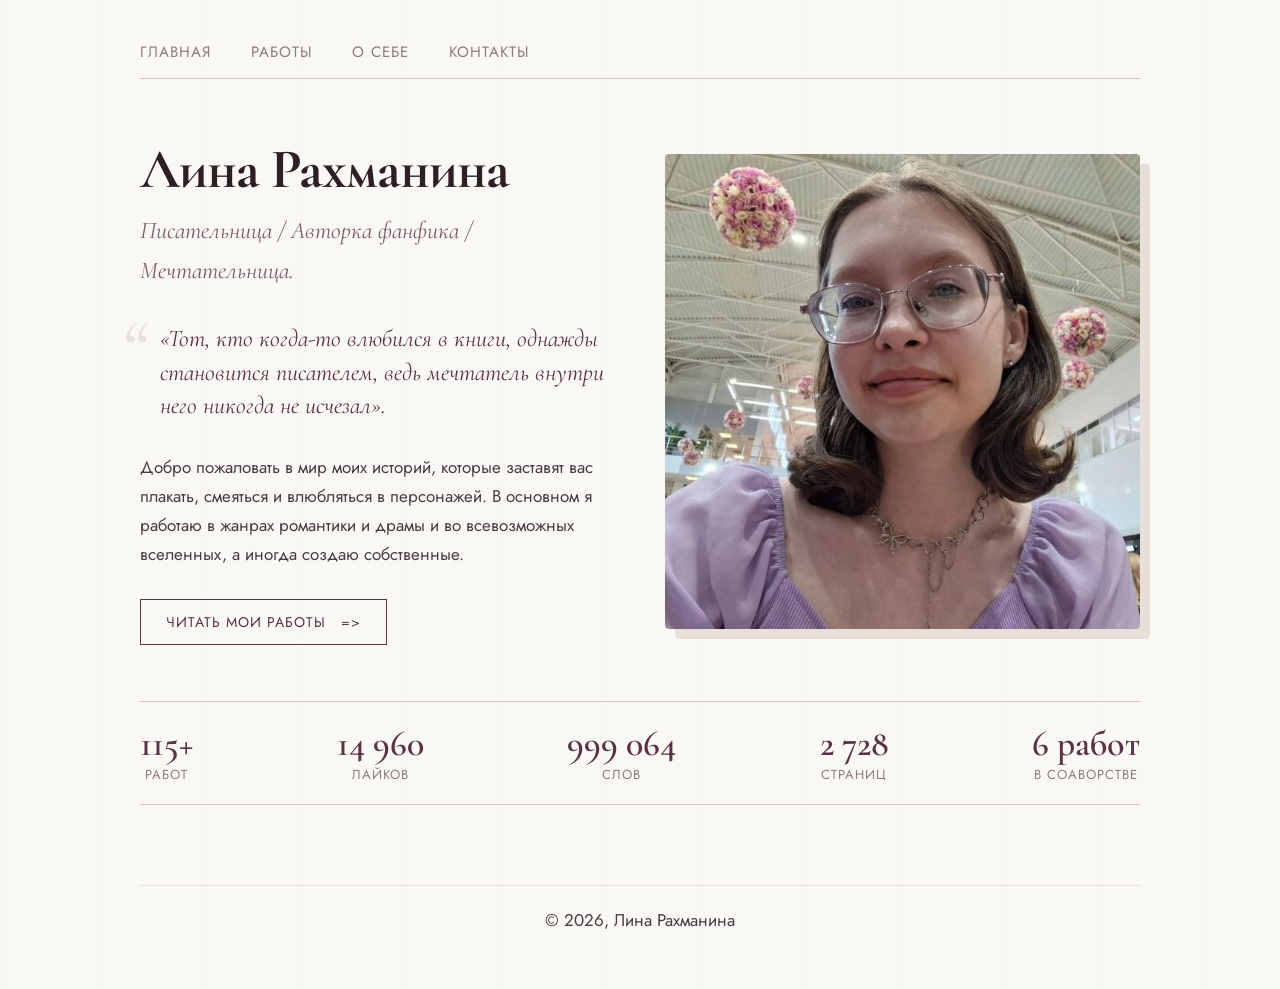
==== index.html @ ddb945e0 "Fix HTML entity encoding in index.html" ====
<!DOCTYPE html>
<html lang="ru">
<head>
    <meta charset="UTF-8">
    <title>Лина Рахманина | Портфолио писательницы и авторки фанфиков</title>
    <meta name="description" content="Официальный сайт Лины Рахманиной (Вистерии). Романтика, драма, к-поп, Гарри Поттер. Более 115 работ и 15 000 лайков от читателей.">
    <link rel="stylesheet" href="css/style.css">
</head>
<body>
    <div class="card">
        <nav>
            <ul>
                <li><a href="index.html">Главная</a></li>
                <li><a href="portfolio.html">Работы</a></li>
                <li><a href="about.html">О себе</a></li>
                <li><a href="contacts.html">Контакты</a></li>
            </ul>
        </nav>

        <div class="hero-section">
            <div class="hero-text">
                <h1>Лина Рахманина</h1>
                <p class="subtitle">Писательница / Авторка фанфика / Мечтательница.</p>
                
                <blockquote class="book-quote">
                    «Тот, кто когда-то влюбился в книги, однажды становится писателем, ведь мечтатель внутри него никогда не исчезал».
                </blockquote>

                <p>Добро пожаловать в мир моих историй, которые заставят вас плакать, смеяться и влюбляться в персонажей. В основном я работаю в жанрах романтики и драмы и во всевозможных вселенных, а иногда создаю собственные.</p>
                
                <div class="btn-container-left">
                    <a href="portfolio.html" class="btn-outline">Читать мои работы <span class="arrow">=></span></a>
                </div>
            </div>

            <div class="hero-image">
                <img src="images/photo1.jpg" alt="Фото автора">
            </div>
        </div>

        <div class="stats-divider">
            <div class="stat-open">
                <span class="stat-number">115+</span>
                <span class="stat-label">Работ</span>
            </div>
            <div class="stat-open">
                <span class="stat-number">14 960</span>
                <span class="stat-label">Лайков</span>
            </div>
            <div class="stat-open">
                <span class="stat-number">999 064</span>
                <span class="stat-label">Слов</span>
            </div>
            <div class="stat-open">
                <span class="stat-number">2 728</span>
                <span class="stat-label">Страниц</span>
            </div>
            <div class="stat-open">
                <span class="stat-number">6 работ</span>
                <span class="stat-label">В соаворстве</span>
            </div>
        </div>

        <footer class="footer">
            <p>&copy; <span id="current-year"></span>, Лина Рахманина</p>
        </footer>
    </div>
    <script src="js/script.js"></script>
</body>
</html>
---- css/style.css ----
@import url('https://fonts.googleapis.com/css2?family=Cormorant+Garamond:ital,wght@0,400;0,600;1,400&family=Jost:wght@300;400;500&display=swap');

* {
    margin: 0;
    padding: 0;
    box-sizing: border-box;
}

body {
    font-family: 'Jost', sans-serif;
    /* Тёплый фон цвета слоновой кости */
    background-color: #FAF8F5;
    background-image: repeating-linear-gradient(
        90deg,
        rgba(90, 50, 70, 0.02) 0px,
        rgba(90, 50, 70, 0.02) 1px,
        transparent 1px,
        transparent 100px
    ); /* Едва заметная вертикальная линия, как на листе бумаги */
    color: #3A2C33; /* Глубокий графитовый с бордовым оттенком */
    min-height: 100vh;
    display: flex;
    justify-content: center;
    padding: 40px 20px;
}

.card {
    max-width: 1000px;
    width: 100%;
    padding: 0;
}

/* Меню */
nav {
    margin-bottom: 60px;
    border-bottom: 1px solid #D6C8C0;
    padding-bottom: 15px;
}

nav ul {
    list-style: none;
    display: flex;
    gap: 40px;
}

nav ul li a {
    color: #8E7A7F;
    text-decoration: none;
    font-weight: 400;
    font-size: 15px;
    letter-spacing: 1px;
    text-transform: uppercase;
    transition: color 0.3s ease;
}

nav ul li a:hover {
    color: #5A3246; /* Сливовый цвет (глициния) */
}

/* Заголовки */
h1 {
    font-family: 'Cormorant Garamond', serif;
    font-size: 56px;
    color: #2D1F25;
    margin-bottom: 10px;
    letter-spacing: -1px; /* Плотнее */
    line-height: 1.1;
}

.left-align {
    text-align: left;
}

.subtitle {
    font-family: 'Cormorant Garamond', serif;
    font-size: 24px;
    font-style: italic;
    color: #7A5C68;
    margin-bottom: 30px;
}

h2 {
    font-family: 'Cormorant Garamond', serif;
    font-size: 32px;
    color: #2D1F25;
    margin-top: 30px;
    margin-bottom: 15px;
    border-bottom: 1px solid #EBE3DE;
    padding-bottom: 5px;
}

p {
    font-size: 17px;
    line-height: 1.7;
    color: #4A3B42;
    margin-bottom: 15px;
}

/* Главная (Hero) */
.hero-section {
    display: grid;
    grid-template-columns: 1fr 1fr;
    gap: 50px;
    align-items: center;
    margin-bottom: 50px;
}

.hero-image img {
    width: 100%;
    height: auto;
    border-radius: 4px;
    box-shadow: 10px 10px 0px #E8DFD8; /* Смелая тень, как у печатного альбома */
}

/* Книжная цитата */
.book-quote {
    font-family: 'Cormorant Garamond', serif;
    font-size: 24px;
    line-height: 1.4;
    color: #5A3246;
    margin: 30px 0;
    padding-left: 20px;
    position: relative;
    font-style: italic;
}

.book-quote::before {
    content: '“';
    font-family: 'Cormorant Garamond', serif;
    font-size: 80px;
    position: absolute;
    left: -20px;
    top: -30px;
    color: #D6C8C0;
    opacity: 0.5;
}

/* Кнопка (Контурная) */
.btn-outline {
    display: inline-block;
    padding: 12px 25px;
    border: 1px solid #5A3246;
    color: #5A3246;
    text-decoration: none;
    text-transform: uppercase;
    font-size: 14px;
    letter-spacing: 1px;
    transition: all 0.3s ease;
    position: relative;
    overflow: hidden;
}

.btn-outline:hover {
    background-color: #5A3246;
    color: #FAF8F5;
}

.arrow {
    margin-left: 10px;
    transition: transform 0.3s ease;
}

.btn-outline:hover .arrow {
    transform: translateX(5px);
}

.btn-container-left {
    margin-top: 30px;
}

/* Статистика (открытая верстка, без карточек) */
.stats-divider {
    display: flex;
    justify-content: space-between;
    border-top: 1px solid #D6C8C0;
    border-bottom: 1px solid #D6C8C0;
    padding: 20px 0;
    margin-top: 50px;
    text-align: center;
}

.stat-open {
    display: flex;
    flex-direction: column;
}

.stat-number {
    font-family: 'Cormorant Garamond', serif;
    font-size: 36px;
    font-weight: 600;
    color: #5A3246;
}

.stat-label {
    font-size: 13px;
    text-transform: uppercase;
    letter-spacing: 1px;
    color: #8E7A7F;
}

/* Сетка работ (Портфолио) */
.works-grid {
    display: grid;
    grid-template-columns: repeat(auto-fit, minmax(240px, 1fr));
    gap: 40px;
    margin-top: 40px;
}

.work-card {
    background: transparent;
    display: flex;
    flex-direction: column;
}

.work-card img {
    width: 100%;
    aspect-ratio: 2 / 3; /* Пропорции вертикальной книги */
    object-fit: cover; /* Заполняет, не искажая */
    border-radius: 2px;
    box-shadow: 5px 5px 15px rgba(0,0,0,0.05);
    transition: transform 0.3s ease;
}

.work-card:hover img {
    transform: scale(1.02);
}

.work-info {
    padding-top: 15px;
}

.work-info h3 {
    font-family: 'Cormorant Garamond', serif;
    font-size: 24px;
    color: #2D1F25;
    margin-bottom: 5px;
}

.work-info p {
    font-size: 15px;
    color: #7A5C68;
    margin-bottom: 10px;
}

.work-link {
    font-size: 14px;
    color: #5A3246;
    text-decoration: none;
    text-transform: uppercase;
    letter-spacing: 1px;
    border-bottom: 1px solid #5A3246;
    padding-bottom: 2px;
    align-self: flex-start;
}

.work-link:hover {
    color: #8E7A7F;
    border-color: #8E7A7F;
}

/* Страница "О себе" (две колонки) */
.about-grid {
    display: grid;
    grid-template-columns: 2fr 1fr;
    gap: 40px;
    margin-top: 30px;
}

.about-image img {
    width: 100%;
    height: auto;
    border-radius: 4px;
    box-shadow: 8px 8px 0px #E8DFD8;
}

/* Контакты (открытая верстка) */
.contacts-open {
    margin-top: 40px;
}

.contact-row {
    display: flex;
    justify-content: space-between;
    align-items: center;
    padding: 20px 0;
    border-bottom: 1px solid #EBE3DE;
}

.contact-platform {
    font-family: 'Cormorant Garamond', serif;
    font-size: 24px;
    font-weight: 600;
    color: #2D1F25;
}

.contact-row a {
    color: #5A3246;
    text-decoration: none;
    font-size: 17px;
    transition: color 0.3s;
}

.contact-row a:hover {
    color: #8E7A7F;
    text-decoration: underline;
}

/* Футер */
.footer {
    margin-top: 80px;
    padding-top: 20px;
    text-align: center;
    font-size: 13px;
    color: #A6959B;
    border-top: 1px solid #EBE3DE;
}

/* Адаптивность для мобильных */
@media (max-width: 768px) {
    .hero-section, .about-grid {
        grid-template-columns: 1fr; /* В одну колонку на телефонах */
    }
    h1 {
        font-size: 40px;
    }
    .stats-divider {
        flex-wrap: wrap;
        gap: 20px;
    }
    .stat-open {
        width: 45%;
    }
    nav ul {
        gap: 20px;
        flex-wrap: wrap;
        justify-content: center;
    }
}
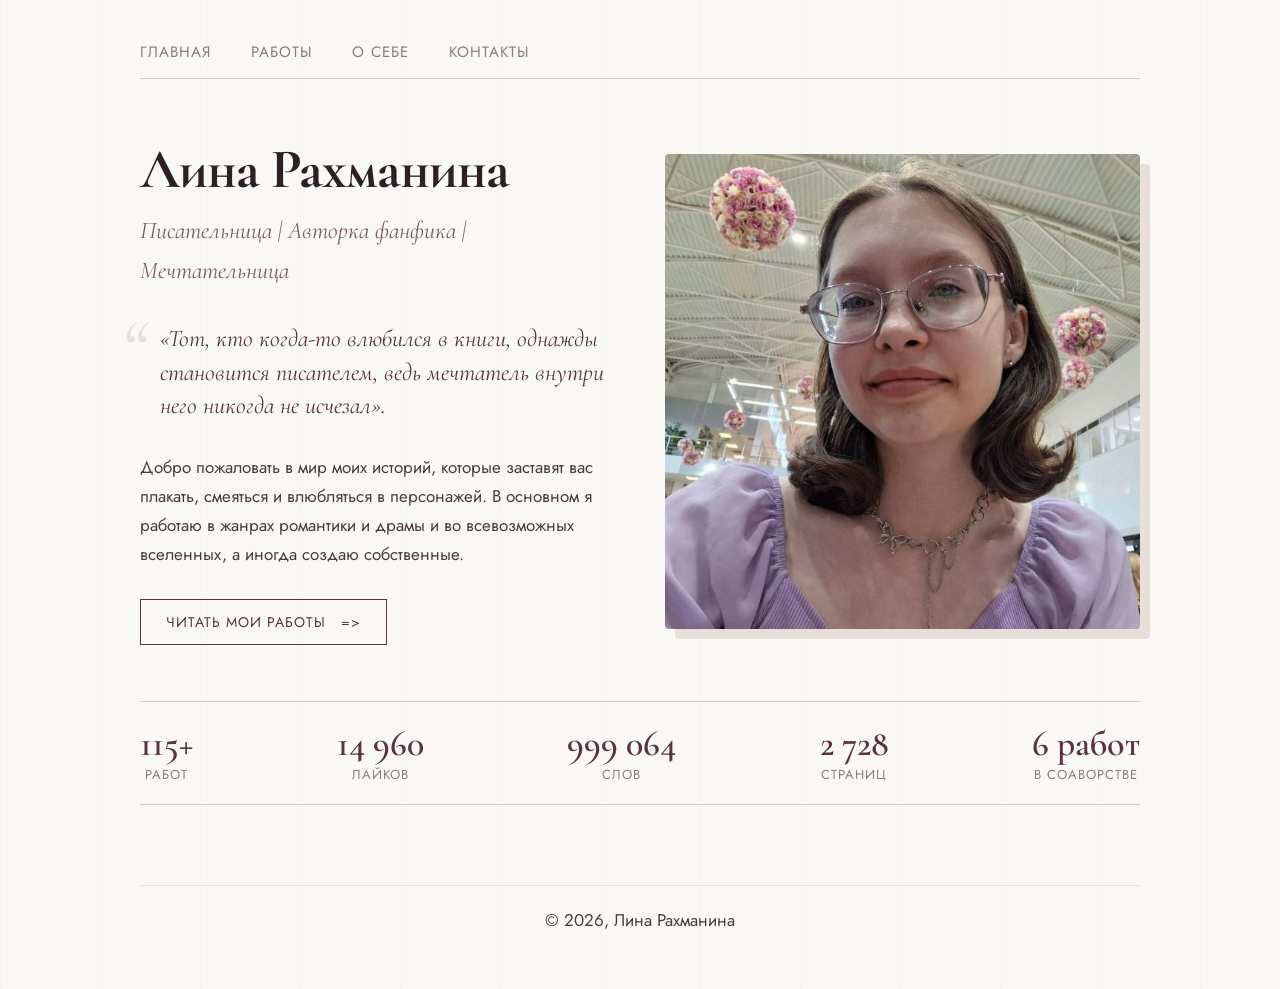
==== commit 22f5bce6: "Update index.html" ====
--- a/index.html
+++ b/index.html
@@ -20,7 +20,7 @@
         <div class="hero-section">
             <div class="hero-text">
                 <h1>Лина Рахманина</h1>
-                <p class="subtitle">Писательница / Авторка фанфика / Мечтательница.</p>
+                <p class="subtitle">Писательница | Авторка фанфика | Мечтательница</p>
                 
                 <blockquote class="book-quote">
                     «Тот, кто когда-то влюбился в книги, однажды становится писателем, ведь мечтатель внутри него никогда не исчезал».
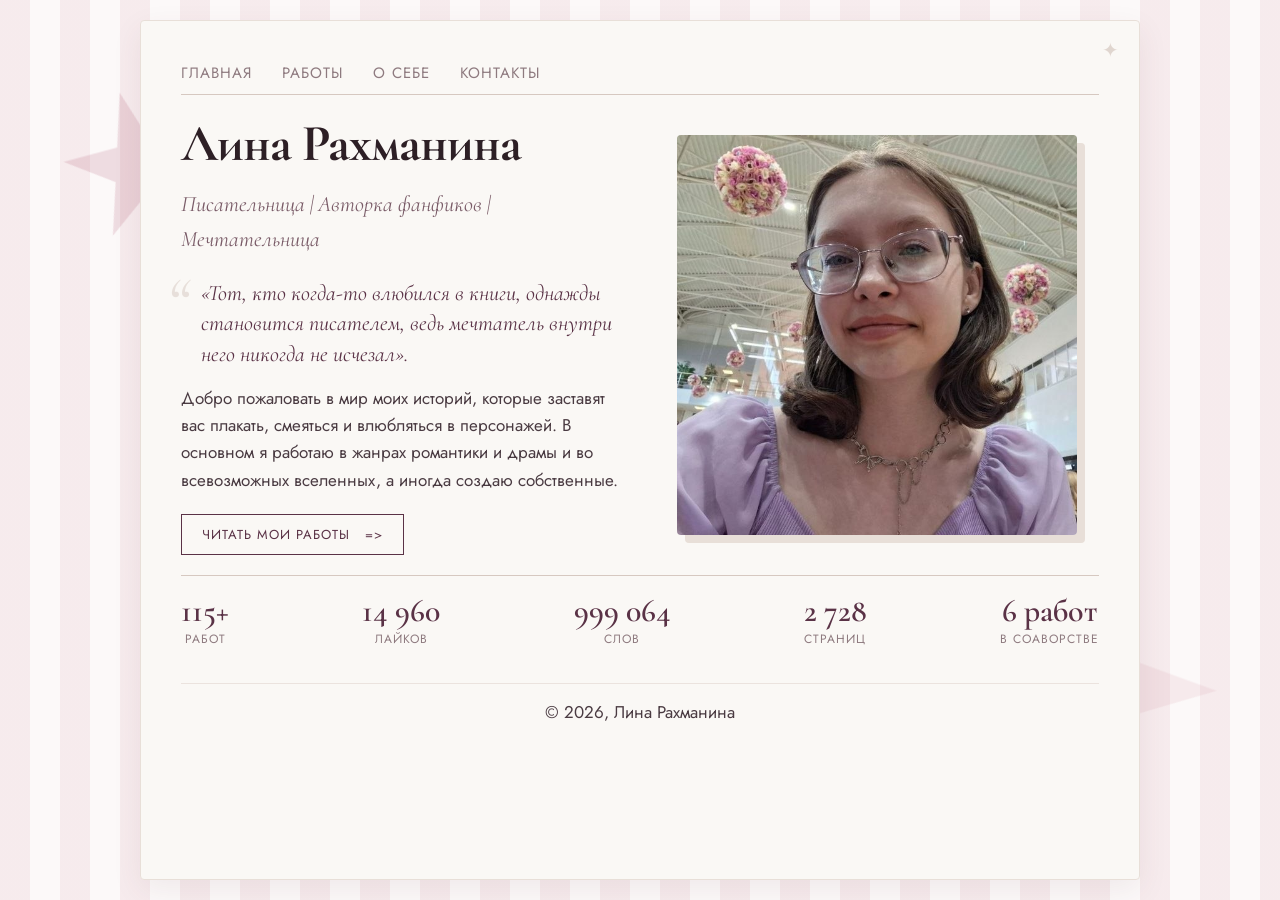
==== commit 8bc8f8e1: "Update index.html" ====
--- a/index.html
+++ b/index.html
@@ -20,7 +20,7 @@
         <div class="hero-section">
             <div class="hero-text">
                 <h1>Лина Рахманина</h1>
-                <p class="subtitle">Писательница | Авторка фанфика | Мечтательница</p>
+                <p class="subtitle">Писательница | Авторка фанфиков | Мечтательница</p>
                 
                 <blockquote class="book-quote">
                     «Тот, кто когда-то влюбился в книги, однажды становится писателем, ведь мечтатель внутри него никогда не исчезал».
--- a/css/style.css
+++ b/css/style.css
@@ -8,39 +8,93 @@
 
 body {
     font-family: 'Jost', sans-serif;
-    /* Тёплый фон цвета слоновой кости */
-    background-color: #FAF8F5;
+    color: #3A2C33;
+    min-height: 100vh;
+    display: flex;
+    justify-content: center;
+    padding: 20px;
+    position: relative;
+    overflow-x: hidden;
+    
+    /* ФОН: Бледные полоски (в стиле вашего скриншота) */
+    background-color: #FCF9F9; /* Очень светлый базовый фон */
     background-image: repeating-linear-gradient(
         90deg,
-        rgba(90, 50, 70, 0.02) 0px,
-        rgba(90, 50, 70, 0.02) 1px,
-        transparent 1px,
-        transparent 100px
-    ); /* Едва заметная вертикальная линия, как на листе бумаги */
-    color: #3A2C33; /* Глубокий графитовый с бордовым оттенком */
-    min-height: 100vh;
-    display: flex;
-    justify-content: center;
-    padding: 40px 20px;
-}
-
+        rgba(199, 113, 132, 0.1) 0px,     /* Бледно-розовая полоса */
+        rgba(199, 113, 132, 0.1) 30px,
+        transparent 30px,
+        transparent 60px                  /* Прозрачный промежуток */
+    );
+}
+
+/* ЗВЕЗДОЧКИ: Рисуем их через CSS-псевдоэлементы */
+body::before,
+body::after {
+    content: '';
+    position: fixed;
+    width: 200px;
+    height: 200px;
+    /* Рисуем звезду с помощью клип-паса (маски) */
+    clip-path: polygon(50% 0%, 61% 35%, 98% 35%, 68% 57%, 79% 91%, 50% 70%, 21% 91%, 32% 57%, 2% 35%, 39% 35%);
+    background-color: rgba(162, 59, 86, 0.15); /* Полупрозрачный винно-розовый цвет */
+    z-index: -1; /* Отправляем на задний план */
+    pointer-events: none; /* Чтобы не мешали кликать по ссылкам */
+}
+
+/* Левая верхняя звезда */
+body::before {
+    top: 10%;
+    left: 5%;
+    transform: rotate(-15deg);
+    width: 150px;
+    height: 150px;
+}
+
+/* Правая нижняя звезда */
+body::after {
+    bottom: 10%;
+    right: 5%;
+    transform: rotate(20deg);
+    width: 250px;
+    height: 250px;
+    background-color: rgba(199, 113, 132, 0.1); /* Чуть светлее */
+}
+
+/* Добавим еще пару звезд через фон карточки (для симметрии) */
 .card {
     max-width: 1000px;
     width: 100%;
-    padding: 0;
+    padding: 40px; /* Увеличили внутренний отступ, чтобы текст не прилипал к краям */
+    background-color: #FAF8F5; /* Светлая подложка для читаемости */
+    border: 1px solid #E8DFD8; /* Тонкая рамка */
+    border-radius: 4px;
+    box-shadow: 0 10px 30px rgba(90, 50, 70, 0.08); /* Легкая тень */
+    position: relative;
+    z-index: 1; /* Карточка выше фоновых звезд */
+}
+
+/* Добавляем маленькую звездочку в углу карточки (декор) */
+.card::before {
+    content: '✦';
+    position: absolute;
+    top: 15px;
+    right: 20px;
+    font-size: 20px;
+    color: #D6C8C0;
+    opacity: 0.7;
 }
 
 /* Меню */
 nav {
-    margin-bottom: 60px;
+    margin-bottom: 20px;
     border-bottom: 1px solid #D6C8C0;
-    padding-bottom: 15px;
+    padding-bottom: 10px;
 }
 
 nav ul {
     list-style: none;
     display: flex;
-    gap: 40px;
+    gap: 30px;
 }
 
 nav ul li a {
@@ -54,16 +108,16 @@
 }
 
 nav ul li a:hover {
-    color: #5A3246; /* Сливовый цвет (глициния) */
+    color: #5A3246;
 }
 
 /* Заголовки */
 h1 {
     font-family: 'Cormorant Garamond', serif;
-    font-size: 56px;
+    font-size: 52px;
     color: #2D1F25;
-    margin-bottom: 10px;
-    letter-spacing: -1px; /* Плотнее */
+    margin-bottom: 15px;
+    letter-spacing: -1px;
     line-height: 1.1;
 }
 
@@ -73,25 +127,25 @@
 
 .subtitle {
     font-family: 'Cormorant Garamond', serif;
-    font-size: 24px;
+    font-size: 22px;
     font-style: italic;
     color: #7A5C68;
-    margin-bottom: 30px;
+    margin-bottom: 20px;
 }
 
 h2 {
     font-family: 'Cormorant Garamond', serif;
-    font-size: 32px;
+    font-size: 28px;
     color: #2D1F25;
-    margin-top: 30px;
-    margin-bottom: 15px;
+    margin-top: 20px;
+    margin-bottom: 10px;
     border-bottom: 1px solid #EBE3DE;
     padding-bottom: 5px;
 }
 
 p {
     font-size: 17px;
-    line-height: 1.7;
+    line-height: 1.6;
     color: #4A3B42;
     margin-bottom: 15px;
 }
@@ -100,25 +154,28 @@
 .hero-section {
     display: grid;
     grid-template-columns: 1fr 1fr;
-    gap: 50px;
+    gap: 30px;
     align-items: center;
-    margin-bottom: 50px;
+    margin-bottom: 20px;
 }
 
 .hero-image img {
     width: 100%;
+    max-width: 400px;
     height: auto;
     border-radius: 4px;
-    box-shadow: 10px 10px 0px #E8DFD8; /* Смелая тень, как у печатного альбома */
+    box-shadow: 8px 8px 0px #E8DFD8;
+    display: block;
+    margin: 0 auto;
 }
 
 /* Книжная цитата */
 .book-quote {
     font-family: 'Cormorant Garamond', serif;
-    font-size: 24px;
+    font-size: 22px;
     line-height: 1.4;
     color: #5A3246;
-    margin: 30px 0;
+    margin: 15px 0;
     padding-left: 20px;
     position: relative;
     font-style: italic;
@@ -127,10 +184,10 @@
 .book-quote::before {
     content: '“';
     font-family: 'Cormorant Garamond', serif;
-    font-size: 80px;
+    font-size: 70px;
     position: absolute;
-    left: -20px;
-    top: -30px;
+    left: -15px;
+    top: -25px;
     color: #D6C8C0;
     opacity: 0.5;
 }
@@ -138,16 +195,14 @@
 /* Кнопка (Контурная) */
 .btn-outline {
     display: inline-block;
-    padding: 12px 25px;
+    padding: 10px 20px;
     border: 1px solid #5A3246;
     color: #5A3246;
     text-decoration: none;
     text-transform: uppercase;
-    font-size: 14px;
+    font-size: 13px;
     letter-spacing: 1px;
     transition: all 0.3s ease;
-    position: relative;
-    overflow: hidden;
 }
 
 .btn-outline:hover {
@@ -165,17 +220,17 @@
 }
 
 .btn-container-left {
-    margin-top: 30px;
-}
-
-/* Статистика (открытая верстка, без карточек) */
+    margin-top: 20px;
+}
+
+/* Статистика */
 .stats-divider {
     display: flex;
     justify-content: space-between;
     border-top: 1px solid #D6C8C0;
-    border-bottom: 1px solid #D6C8C0;
-    padding: 20px 0;
-    margin-top: 50px;
+    padding: 15px 0;
+    margin-top: 20px;
+    margin-bottom: 20px;
     text-align: center;
 }
 
@@ -186,13 +241,13 @@
 
 .stat-number {
     font-family: 'Cormorant Garamond', serif;
-    font-size: 36px;
+    font-size: 32px;
     font-weight: 600;
     color: #5A3246;
 }
 
 .stat-label {
-    font-size: 13px;
+    font-size: 12px;
     text-transform: uppercase;
     letter-spacing: 1px;
     color: #8E7A7F;
@@ -201,9 +256,9 @@
 /* Сетка работ (Портфолио) */
 .works-grid {
     display: grid;
-    grid-template-columns: repeat(auto-fit, minmax(240px, 1fr));
-    gap: 40px;
-    margin-top: 40px;
+    grid-template-columns: repeat(3, 1fr);
+    gap: 30px;
+    margin-top: 20px;
 }
 
 .work-card {
@@ -214,36 +269,37 @@
 
 .work-card img {
     width: 100%;
-    aspect-ratio: 2 / 3; /* Пропорции вертикальной книги */
-    object-fit: cover; /* Заполняет, не искажая */
+    aspect-ratio: 2 / 3;
+    object-fit: cover;
     border-radius: 2px;
-    box-shadow: 5px 5px 15px rgba(0,0,0,0.05);
-    transition: transform 0.3s ease;
+    box-shadow: 0 8px 20px rgba(90, 50, 70, 0.1); 
+    transition: transform 0.3s ease, box-shadow 0.3s ease;
 }
 
 .work-card:hover img {
-    transform: scale(1.02);
+    transform: translateY(-5px);
+    box-shadow: 0 15px 30px rgba(90, 50, 70, 0.15);
 }
 
 .work-info {
-    padding-top: 15px;
+    padding-top: 10px;
 }
 
 .work-info h3 {
     font-family: 'Cormorant Garamond', serif;
-    font-size: 24px;
+    font-size: 22px;
     color: #2D1F25;
     margin-bottom: 5px;
 }
 
 .work-info p {
-    font-size: 15px;
+    font-size: 14px;
     color: #7A5C68;
     margin-bottom: 10px;
 }
 
 .work-link {
-    font-size: 14px;
+    font-size: 13px;
     color: #5A3246;
     text-decoration: none;
     text-transform: uppercase;
@@ -258,37 +314,47 @@
     border-color: #8E7A7F;
 }
 
-/* Страница "О себе" (две колонки) */
+/* Страница "О себе" */
 .about-grid {
     display: grid;
-    grid-template-columns: 2fr 1fr;
-    gap: 40px;
-    margin-top: 30px;
+    grid-template-columns: 1fr 1fr;
+    gap: 30px;
+    margin-top: 15px;
+    align-items: start;
 }
 
 .about-image img {
     width: 100%;
+    max-width: 400px;
     height: auto;
     border-radius: 4px;
-    box-shadow: 8px 8px 0px #E8DFD8;
-}
-
-/* Контакты (открытая верстка) */
+    box-shadow: 10px 10px 0px #E8DFD8;
+    position: sticky;
+    top: 20px;
+    display: block;
+    margin: 0 auto;
+}
+
+/* Контакты */
 .contacts-open {
-    margin-top: 40px;
+    margin-top: 15px;
 }
 
 .contact-row {
     display: flex;
     justify-content: space-between;
     align-items: center;
-    padding: 20px 0;
+    padding: 15px 0;
     border-bottom: 1px solid #EBE3DE;
 }
 
+.contact-row:last-child {
+    border-bottom: none;
+}
+
 .contact-platform {
     font-family: 'Cormorant Garamond', serif;
-    font-size: 24px;
+    font-size: 22px;
     font-weight: 600;
     color: #2D1F25;
 }
@@ -296,7 +362,7 @@
 .contact-row a {
     color: #5A3246;
     text-decoration: none;
-    font-size: 17px;
+    font-size: 16px;
     transition: color 0.3s;
 }
 
@@ -307,32 +373,41 @@
 
 /* Футер */
 .footer {
-    margin-top: 80px;
-    padding-top: 20px;
+    margin-top: 20px;
+    padding-top: 15px;
     text-align: center;
-    font-size: 13px;
+    font-size: 12px;
     color: #A6959B;
     border-top: 1px solid #EBE3DE;
 }
 
-/* Адаптивность для мобильных */
+/* Адаптивность */
+@media (max-width: 900px) {
+    .works-grid {
+        grid-template-columns: repeat(2, 1fr);
+    }
+}
+
 @media (max-width: 768px) {
     .hero-section, .about-grid {
-        grid-template-columns: 1fr; /* В одну колонку на телефонах */
+        grid-template-columns: 1fr;
     }
     h1 {
-        font-size: 40px;
+        font-size: 38px;
     }
     .stats-divider {
         flex-wrap: wrap;
-        gap: 20px;
+        gap: 15px;
     }
     .stat-open {
         width: 45%;
     }
     nav ul {
-        gap: 20px;
+        gap: 15px;
         flex-wrap: wrap;
         justify-content: center;
     }
-}
+    .works-grid {
+        grid-template-columns: 1fr;
+    }
+}
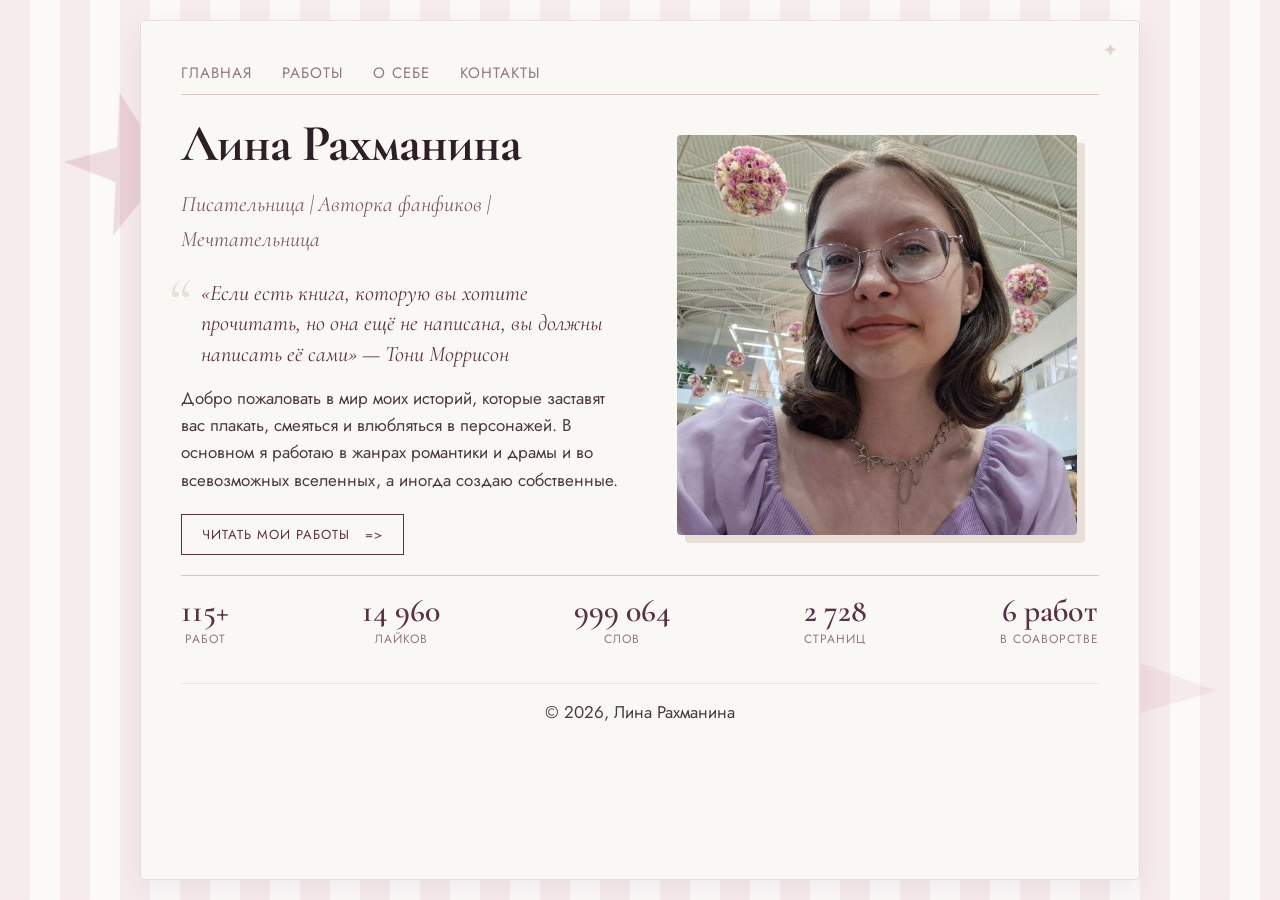
==== commit 5c082c08: "Update index.html" ====
--- a/index.html
+++ b/index.html
@@ -23,7 +23,7 @@
                 <p class="subtitle">Писательница | Авторка фанфиков | Мечтательница</p>
                 
                 <blockquote class="book-quote">
-                    «Тот, кто когда-то влюбился в книги, однажды становится писателем, ведь мечтатель внутри него никогда не исчезал».
+                    «Если есть книга, которую вы хотите прочитать, но она ещё не написана, вы должны написать её сами» — Тони Моррисон
                 </blockquote>
 
                 <p>Добро пожаловать в мир моих историй, которые заставят вас плакать, смеяться и влюбляться в персонажей. В основном я работаю в жанрах романтики и драмы и во всевозможных вселенных, а иногда создаю собственные.</p>
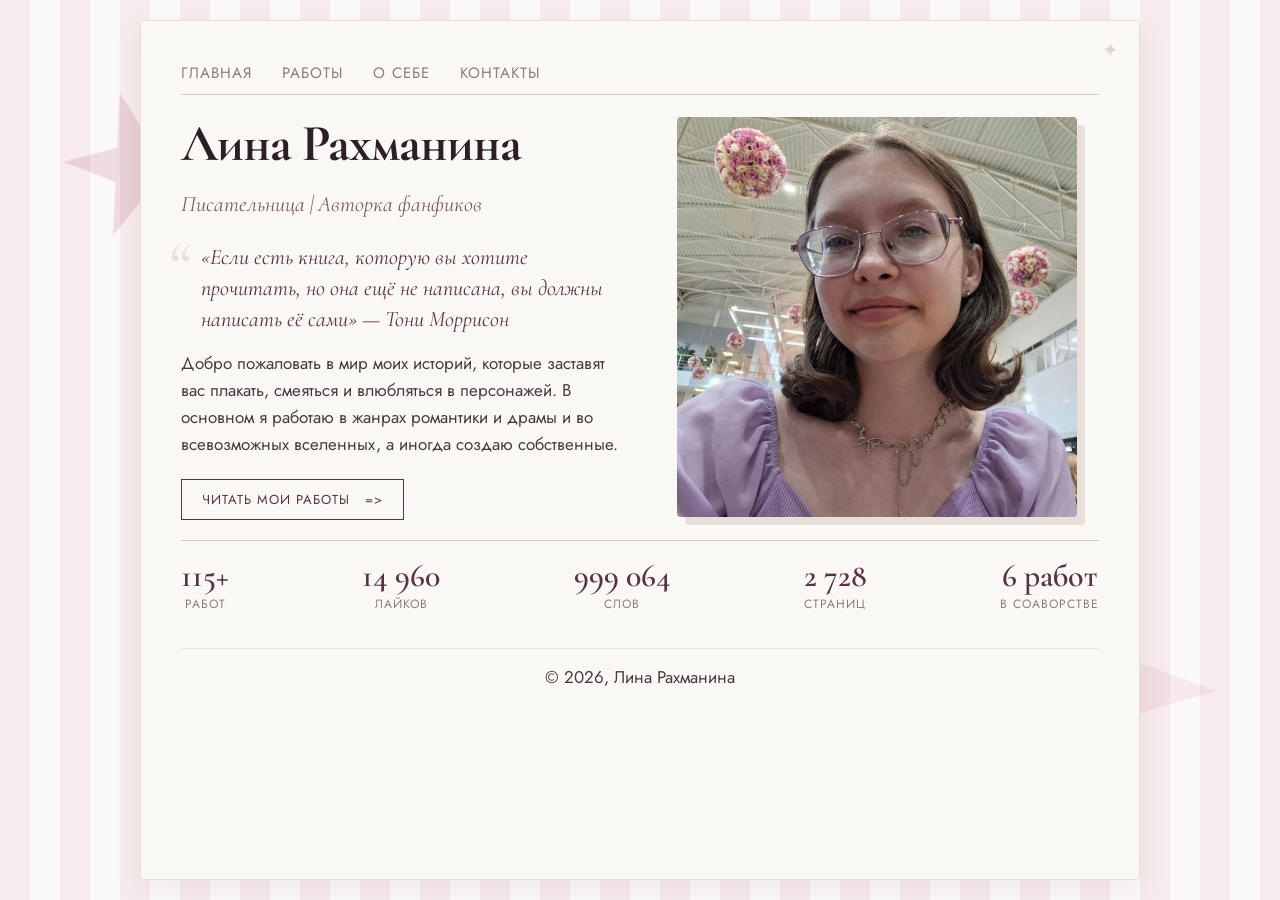
==== commit ae132387: "Update index.html" ====
--- a/index.html
+++ b/index.html
@@ -3,7 +3,7 @@
 <head>
     <meta charset="UTF-8">
     <title>Лина Рахманина | Портфолио писательницы и авторки фанфиков</title>
-    <meta name="description" content="Официальный сайт Лины Рахманиной (Вистерии). Романтика, драма, к-поп, Гарри Поттер. Более 115 работ и 15 000 лайков от читателей.">
+    <meta name="description" content="Официальный сайт Лины Рахманиной (Вистерии). Романтика, драма, фанфики. Более 115 работ и 15 000 лайков от читателей.">
     <link rel="stylesheet" href="css/style.css">
 </head>
 <body>
@@ -20,7 +20,7 @@
         <div class="hero-section">
             <div class="hero-text">
                 <h1>Лина Рахманина</h1>
-                <p class="subtitle">Писательница | Авторка фанфиков | Мечтательница</p>
+                <p class="subtitle">Писательница | Авторка фанфиков</p>
                 
                 <blockquote class="book-quote">
                     «Если есть книга, которую вы хотите прочитать, но она ещё не написана, вы должны написать её сами» — Тони Моррисон
--- a/css/style.css
+++ b/css/style.css
@@ -16,29 +16,29 @@
     position: relative;
     overflow-x: hidden;
     
-    /* ФОН: Бледные полоски (в стиле вашего скриншота) */
-    background-color: #FCF9F9; /* Очень светлый базовый фон */
+    /* ФОН */
+    background-color: #FCF9F9;
     background-image: repeating-linear-gradient(
         90deg,
-        rgba(199, 113, 132, 0.1) 0px,     /* Бледно-розовая полоса */
+        rgba(199, 113, 132, 0.1) 0px,
         rgba(199, 113, 132, 0.1) 30px,
         transparent 30px,
-        transparent 60px                  /* Прозрачный промежуток */
+        transparent 60px 
     );
 }
 
-/* ЗВЕЗДОЧКИ: Рисуем их через CSS-псевдоэлементы */
+/* ЗВЕЗДОЧКИ */
 body::before,
 body::after {
     content: '';
     position: fixed;
     width: 200px;
     height: 200px;
-    /* Рисуем звезду с помощью клип-паса (маски) */
+
     clip-path: polygon(50% 0%, 61% 35%, 98% 35%, 68% 57%, 79% 91%, 50% 70%, 21% 91%, 32% 57%, 2% 35%, 39% 35%);
-    background-color: rgba(162, 59, 86, 0.15); /* Полупрозрачный винно-розовый цвет */
-    z-index: -1; /* Отправляем на задний план */
-    pointer-events: none; /* Чтобы не мешали кликать по ссылкам */
+    background-color: rgba(162, 59, 86, 0.15);
+    z-index: -1;
+    pointer-events: none;
 }
 
 /* Левая верхняя звезда */
@@ -57,23 +57,23 @@
     transform: rotate(20deg);
     width: 250px;
     height: 250px;
-    background-color: rgba(199, 113, 132, 0.1); /* Чуть светлее */
-}
-
-/* Добавим еще пару звезд через фон карточки (для симметрии) */
+    background-color: rgba(199, 113, 132, 0.1);
+}
+
+/* Звёздочки фона */
 .card {
     max-width: 1000px;
     width: 100%;
-    padding: 40px; /* Увеличили внутренний отступ, чтобы текст не прилипал к краям */
-    background-color: #FAF8F5; /* Светлая подложка для читаемости */
-    border: 1px solid #E8DFD8; /* Тонкая рамка */
+    padding: 40px;
+    background-color: #FAF8F5;
+    border: 1px solid #E8DFD8;
     border-radius: 4px;
-    box-shadow: 0 10px 30px rgba(90, 50, 70, 0.08); /* Легкая тень */
+    box-shadow: 0 10px 30px rgba(90, 50, 70, 0.08);
     position: relative;
-    z-index: 1; /* Карточка выше фоновых звезд */
-}
-
-/* Добавляем маленькую звездочку в углу карточки (декор) */
+    z-index: 1;
+}
+
+/* Декор звёздочка */
 .card::before {
     content: '✦';
     position: absolute;
@@ -150,7 +150,7 @@
     margin-bottom: 15px;
 }
 
-/* Главная (Hero) */
+/* Главная */
 .hero-section {
     display: grid;
     grid-template-columns: 1fr 1fr;
@@ -192,7 +192,7 @@
     opacity: 0.5;
 }
 
-/* Кнопка (Контурная) */
+/* Кнопка */
 .btn-outline {
     display: inline-block;
     padding: 10px 20px;
@@ -315,60 +315,83 @@
 }
 
 /* Страница "О себе" */
-.about-grid {
-    display: grid;
-    grid-template-columns: 1fr 1fr;
-    gap: 30px;
-    margin-top: 15px;
-    align-items: start;
-}
-
-.about-image img {
+.about-wrapper {
+    margin-top: 20px;
+    overflow: hidden; 
+}
+
+.about-image-float {
+    float: left;
+    width: 40%;
+    margin-right: 30px;
+    margin-bottom: 20px;
+    
+    box-shadow: 10px 10px 0px #E8DFD8; 
+}
+
+.about-image-float img {
     width: 100%;
-    max-width: 400px;
     height: auto;
     border-radius: 4px;
-    box-shadow: 10px 10px 0px #E8DFD8;
-    position: sticky;
-    top: 20px;
     display: block;
-    margin: 0 auto;
+}
+
+.clear {
+    clear: both;
 }
 
 /* Контакты */
 .contacts-open {
-    margin-top: 15px;
+    margin-top: 40px;
 }
 
 .contact-row {
     display: flex;
     justify-content: space-between;
-    align-items: center;
-    padding: 15px 0;
-    border-bottom: 1px solid #EBE3DE;
+    align-items: flex-start;
+    padding: 25px 0;
+    border-bottom: 1px #D6C8C0;
 }
 
 .contact-row:last-child {
     border-bottom: none;
 }
 
+.contact-info {
+    display: flex;
+    flex-direction: column;
+    gap: 8px;
+    max-width: 60%;
+}
+
 .contact-platform {
     font-family: 'Cormorant Garamond', serif;
-    font-size: 22px;
+    font-size: 25px;
     font-weight: 600;
     color: #2D1F25;
+    line-height: 1;
+}
+
+.contact-desc {
+    font-size: 15px;
+    color: #7A5C68;
+    font-style: italic;
+    line-height: 1.4;
 }
 
 .contact-row a {
     color: #5A3246;
     text-decoration: none;
     font-size: 16px;
+    font-weight: 500;
     transition: color 0.3s;
+    border-bottom: 1px solid #5A3246;
+    padding-bottom: 2px;
 }
 
 .contact-row a:hover {
     color: #8E7A7F;
-    text-decoration: underline;
+    border-color: #8E7A7F;
 }
 
 /* Футер */
@@ -380,34 +403,3 @@
     color: #A6959B;
     border-top: 1px solid #EBE3DE;
 }
-
-/* Адаптивность */
-@media (max-width: 900px) {
-    .works-grid {
-        grid-template-columns: repeat(2, 1fr);
-    }
-}
-
-@media (max-width: 768px) {
-    .hero-section, .about-grid {
-        grid-template-columns: 1fr;
-    }
-    h1 {
-        font-size: 38px;
-    }
-    .stats-divider {
-        flex-wrap: wrap;
-        gap: 15px;
-    }
-    .stat-open {
-        width: 45%;
-    }
-    nav ul {
-        gap: 15px;
-        flex-wrap: wrap;
-        justify-content: center;
-    }
-    .works-grid {
-        grid-template-columns: 1fr;
-    }
-}
